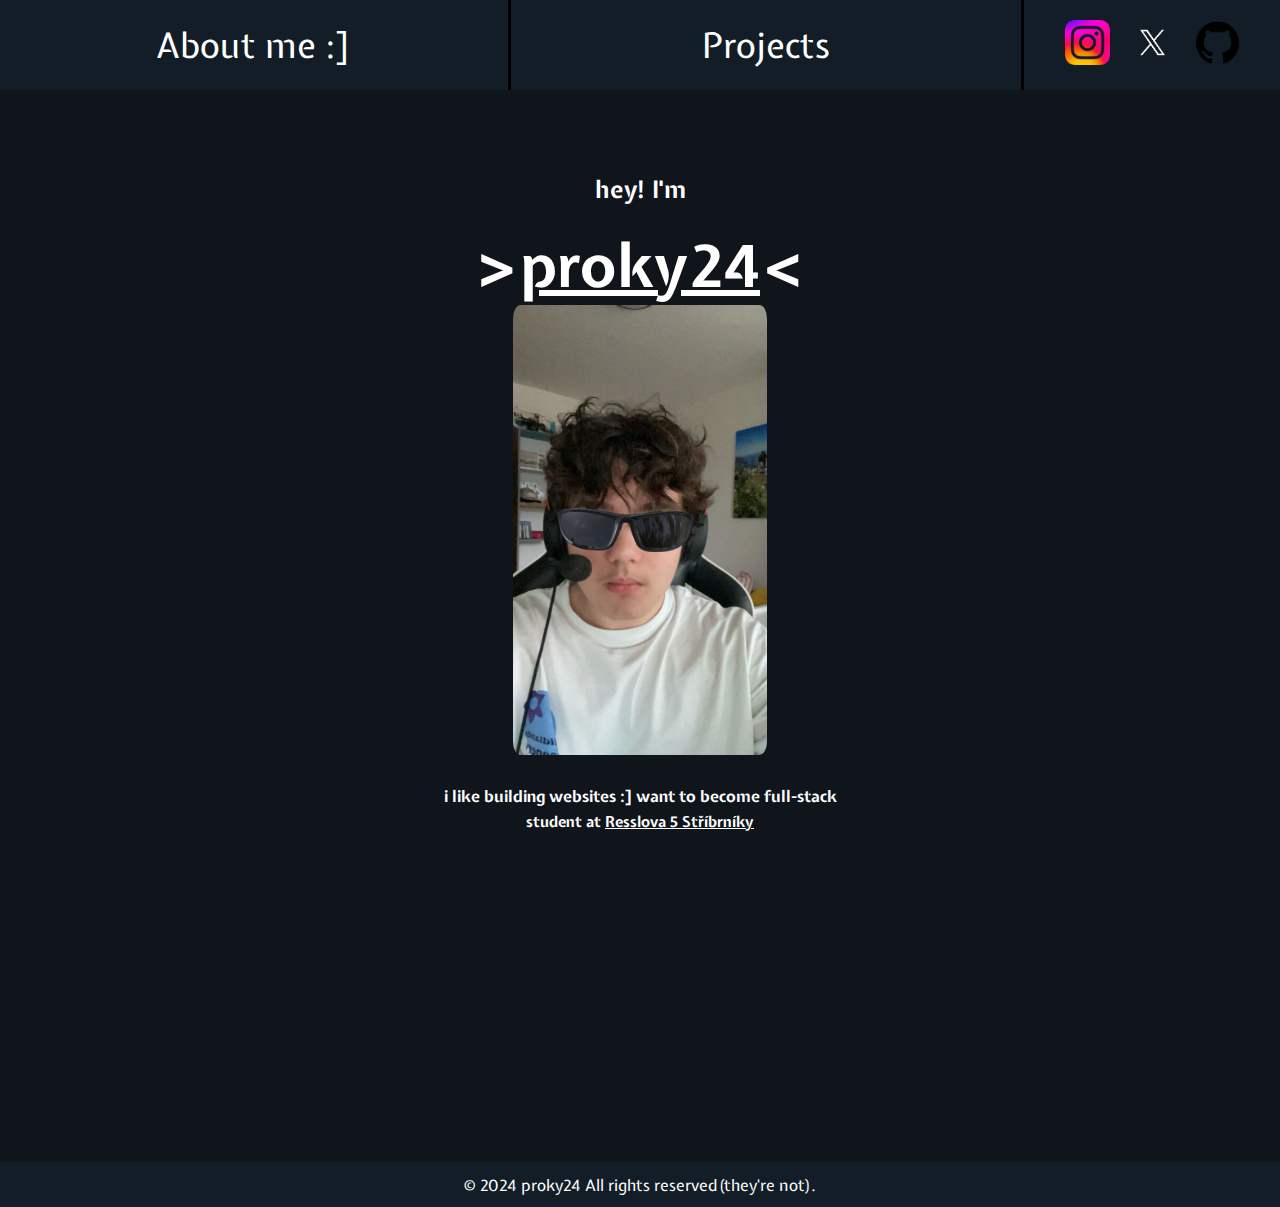
==== index.html @ b0a048bf "new upload" ====
<!DOCTYPE html>
<html lang="en">
<head>
    <meta charset="UTF-8">
    <meta name="viewport" content="width=device-width, initial-scale=1.0">
    <title>proky24</title>

    <link type="icon/x-icon" rel="icon" href="./resources/imgs/ballincat.png">
    <link rel="stylesheet" href="./resources/css/general.css">
    <link rel="stylesheet" href="./resources/css/header.css">
    <link rel="stylesheet" href="./resources/css/main.css">
    <link rel="stylesheet" href="./resources/css/responzsve.css">
    <link rel="stylesheet" href="./resources/css/footer.css">
    <link rel="preconnect" href="https://fonts.googleapis.com">
    <link rel="preconnect" href="https://fonts.gstatic.com" crossorigin>
    <link href="https://fonts.googleapis.com/css2?family=Expletus+Sans:ital,wght@0,400..700;1,400..700&display=swap" rel="stylesheet">
</head>
<body>
    <!--MENU-->
    <header>
        <nav>
            <div class="container-header">
                <div class="col1-header">
                    <button class="troll text-in-buttons" onclick="alert('Hello World!'); alert('nah just kidding'); scrollDown();">
                        About me :]
                    </button>

                    <a class="projects" href="./projects.html" style="border-right: 3px solid black;">
                        <button class="projects text-in-buttons">
                            Projects
                        </button>
                    </a>
                </div>

                <div class="col2-header">
                    <a class="link-animation" href="https://www.instagram.com/prokyy.t/"><img class="logo" src="./resources/imgs/instagram.png" alt=""></a>
                    <a class="link-animation" href="https://twitter.com/prokyy_t"><img class="logo" src="./resources/imgs/twitter.png" alt=""></a>
                    <a class="link-animation" href="https://github.com/proky24"><img class="logo" src="./resources/imgs/github.png" alt=""></a>
                </div>
            </div>
        </nav>
    </header>

    <!--MAIN-->
    <main>
        <div class="container-main">
            <div class="col1-main">
                <h2 class="hey">hey! I'm</h2>
            </div>

            <div class="col2-main">
                <h1 class="name">&gt;<span class="cool">proky24</span>&lt;</h1>
                <img class="pic" src="./resources/imgs/proky24.jpg" alt="pic of me :]">
            </div>

            <div class="col3-main">
                <h4 class="about">i like building websites :] want to become full-stack</h4>
                <h6 class="studying">student at <a rel="noopener noreferrer" target="_blank" href="https://spsul.cz" style="text-decoration: underline;">Resslova 5 Stříbrníky</a></h6>
            </div>
        </div>
            
            <div class="about-me" style="margin-bottom: 60px;">
                <div class="heading">
                    <h3>About me :]</h3> 
                </div>
                <p class="text">My name is Tomáš Prokeš but i go by proky. I'm 15 years old /come from Czech republic 
                    and i would love to make living out of websites. 
                    I like going out with friends, martial arts, manga/anime, music <a style="text-decoration: underline; text-decoration-color: cyan;" href="https://open.spotify.com/playlist/4VRbi8jOyORBr7M7jtPDzU?si=a9be72ebfb2e4582">my playlist</a>.
                    I'm a huge hater... but in good way 
                </p>
            </div>
    </main>
    

    <!--FOOTER-->

    <footer>
        <p>© 2024 proky24 All rights reserved(they're not).</p>
    </footer>

    <script src="./resources/js/index.js"></script>
</body>
</html>
---- resources/css/general.css ----
*{
    font-family: "Expletus Sans", sans-serif;
    color: white;
}

:root{
    --background: #0f151b;
    --button: #131d27;
}

body{
    background-color: var(--background);
    margin: 0;
    padding: 0;
}

a{
    text-decoration: none;
}

button{
    background-color: var(--button);
    border-style: none;
    text-align: center;
    cursor: pointer;
}
---- resources/css/header.css ----
.logo{
    width: 45px;
    margin: 0;
    padding: 0;
}

.container-header{
    display: flex;
    height: 10vh;
}

.left{
   align-items: right;
}

.col1-header{
    width: 80%;
    display: flex;
    justify-content: center;
    align-items: center;
}

.col2-header{
    width: 20%;
    display: flex;
    justify-content: center;
    align-items: center;
    gap: 20px;
    background-color: #131d27;
}

.troll{
    width: 50%;
    height: 100%;
    border-right: 3px solid black;
}

.projects{
    width: 50%;
    height: 100%;
    background-color: #131d27;
    text-align: center;
    align-items: center;
}

.text-in-buttons{
    font-family: 'Expletus Sans';
    font-size: 35px;
}

.link-animation{
    transition: scale 3s, rotate 1.5s;
}

.link-animation:hover{
    scale: 1.2;
    rotate: 360deg;
}
---- resources/css/main.css ----
main{
    display: flex;
    flex-direction: column;
    min-height: 100vh;
}

.container-main{
    margin-top: 7vh;
    flex: 1;
}

.addOpacity{
    animation: fadeIn 5s forwards;
}

.col1-main,
.col2-main,
.col3-main{
    text-align: center;
}

.col1-main{
    margin-bottom: 0;
}

.col2-main{
    margin-top: 15px;
    margin-bottom: 25px;
    display: block;
}

.col3-main{
    margin-top: 0;
    margin-bottom: 20px;
}


.hey{
}

/*
.addOpacity{
    animation: fadeIn 2s forwards;
}
*/


.name{
    font-size: 60px;
    margin-top: 0;
    margin-bottom: 0;
}
/*
.addOpacityName{
    animation: fadeIn 4s forwards;
}
*/
.cool{
    text-decoration: underline;
    animation: changeColor 10s infinite;
    margin-right: 5px;
    margin-left: 5px;
}


.about{
    margin-bottom: 5px;
}
/*
.addOpacityAbout{
    animation: fadeIn 10s forwards;
}
*/

.studying{
    font-size: 15px;
    margin-top: 0px;
}
/*
.addOpacityStudying{
    animation: fadeIn 8s forwards;
}
*/
.pic{
    height: 50vh;
    border-radius: 3%;
}

.addShadowColor{
    animation: changeShadowColor 10s infinite;
}

/*
.addOpacityPic{
    animation: fadeIn 6s forwards, changeShadowColor 10s infinite;
}
*/

.about-me{
    display: flex;
    flex-direction: column;
    align-items: center;
    justify-content: center;
    opacity: 0;
}

.addSlideIn{
    animation: slideIn 1.2s forwards;
}

.heading{
    /*background-color: #131d27;*/
    padding: 6px;
    width: 15vw;
    display: flex;
    flex-direction: column;
    align-items: center;
    justify-content: center;
    border-radius: 5px;
}

.text{
    max-width: 800px;
    line-height: 35px;
    /*background-color: #131d27;*/
    border-radius: 5px;
    padding: 12px;
}

@keyframes fadeIn{
    0%{opacity: 0;}
    100%{opacity: 1;}
}

@keyframes changeShadowColor{
    0% { box-shadow: 0 0 15px rgb(255, 0, 0); } 
    16.666% { box-shadow: 0 0 15px rgb(255, 255, 0); } 
    33.333% { box-shadow: 0 0 15px rgb(0, 255, 0); } 
    50% { box-shadow: 0 0 15px rgb(0, 255, 255); } 
    66.666% { box-shadow: 0 0 15px rgb(0, 0, 255); } 
    83.333% { box-shadow: 0 0 15px rgb(255, 0, 255); } 
    100% { box-shadow: 0 0 15px rgb(255, 0, 0); } 
}

@keyframes changeColor{
    0% { color: rgb(255, 0, 0); } 
    16.666% { color: rgb(255, 255, 0); } 
    33.333% { color: rgb(0, 255, 0); } 
    50% { color: rgb(0, 255, 255); } 
    66.666% { color: rgb(0, 0, 255); } 
    83.333% { color: rgb(255, 0, 255); } 
    100% { color: rgb(255, 0, 0); } 
}

@keyframes slideIn{
    0%{transform: translateX(-400px);}
    100%{transform: translateX(0px);}
}
---- resources/css/responzsve.css ----
@media (min-width: 150px) and (max-width: 549px) {
    .text-in-buttons{
        font-size: 15px;
    }

    .container-header{
        height: 10svh;
    }

    .col1-header{
        width:75%;
    }

    .col2-header{
        width: 25%;
        gap: 5px;
    }

    .col3-main{
        padding: 12px;
    }

    .logo{
        width: 20px;
    }


    .heading{
        width: 30vw;
        padding: 12px;
    }

    .text{
        max-width: 300px;
    }

}

@media (min-width: 550px) and (max-width: 999px) {
    .text-in-buttons{
        font-size: 25px;
    }

    .col1-header{
        width: 75%;
    }

    .col2-header{
        width: 25%;
        gap: 10px;
    }

    .logo{
        width: 40px;
    }

    .heading{
        width: 30vw;
        padding: 12px;
    }

    .text{
        max-width: 600px;
        margin-right: 12px;
        margin-left: 12px;
    }

    .projects{
        padding-right: 4px;
    }
}
---- resources/css/footer.css ----
footer{
    height: 5vh;
    display: flex;
    flex-direction: column;
    align-items: center;
    justify-content: center;
    background-color: #131d27;
}

footer p{
    margin: 0;
}
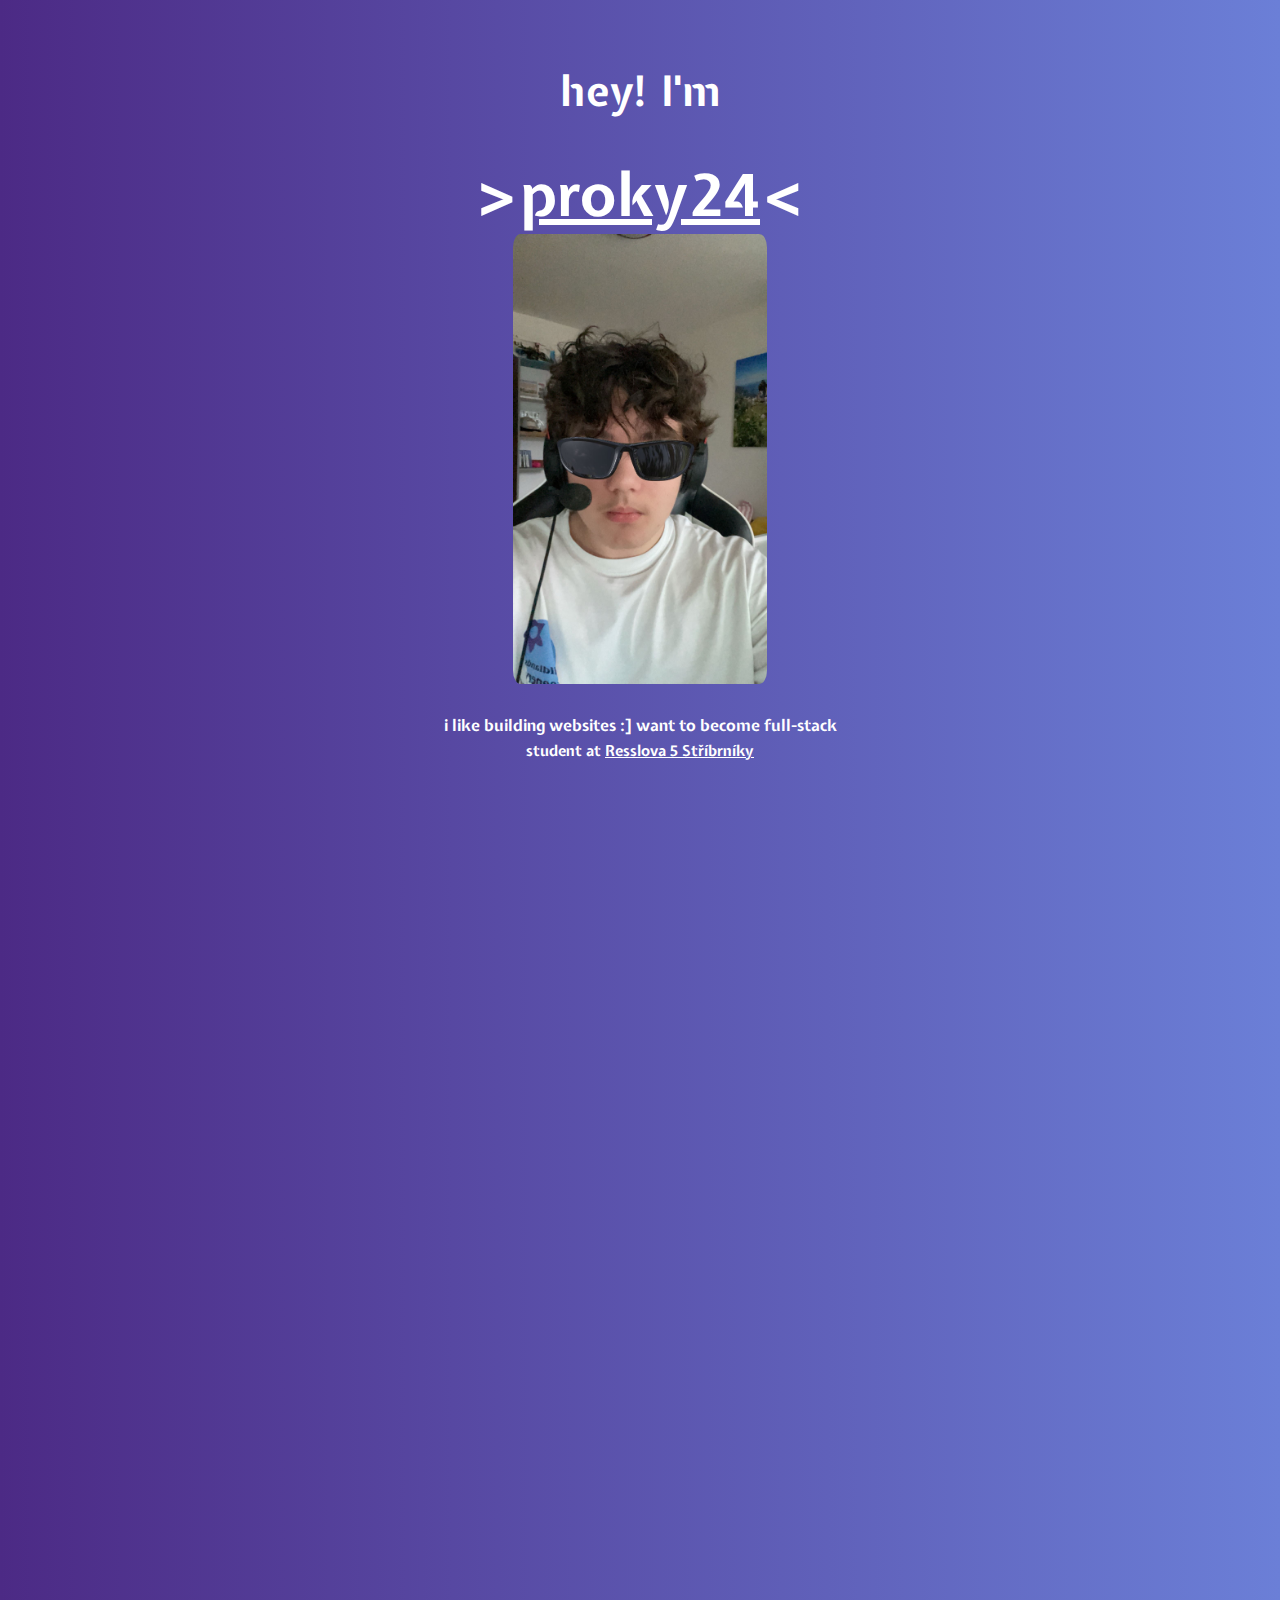
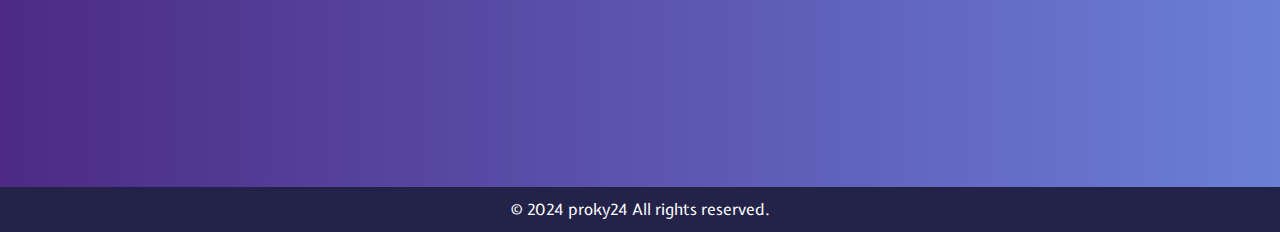
==== commit a4fcd736: "HUGE REMAKE" ====
--- a/index.html
+++ b/index.html
@@ -19,63 +19,87 @@
     <!--MENU-->
     <header>
         <nav>
-            <div class="container-header">
+            <!--
+                -->
+                
+            <div class="container-main">
+                <div class="col1-main">
+                    <h2 class="hey">hey! I'm</h2>
+                </div>
+    
+                <div class="col2-main">
+                    <h1 class="name">&gt;<span class="cool">proky24</span>&lt;</h1>
+                    <img class="pic" src="./resources/imgs/proky24.jpg" alt="pic of me :]">
+                </div>
+    
+                <div class="col3-main">
+                    <h4 class="about">i like building websites :] want to become full-stack</h4>
+                    <h6 class="studying">student at <a rel="noopener noreferrer" target="_blank" href="https://spsul.cz" style="text-decoration: underline;">Resslova 5 Stříbrníky</a></h6>
+                </div>
+                
+            </div>
+            
+                
+        </nav>
+    </header>
+
+    <!--MAIN-->
+    <main>
+        <div class="containerNav">
+            
+            <button id="aboutMeBtn" onclick="alert('Hello World!'); alert('nah just kidding'); scrollDown();"> About me </button>
+
+            <div id="rectangles">
+                <button id="projectsBtn"> silly projects </button>
+    
+                <div id="socials">
+                    <a target="_blank" href="https://www.instagram.com/prokyy.t/"><img class="logo link-animation" src="./resources/imgs/instagram.png" alt=""></a>
+                    <a target="_blank" href="https://github.com/proky24"><img class="logo link-animation" src="./resources/imgs/github.png" alt=""></a>
+                </div>
+            </div>
+            
+            <!--
                 <div class="col1-header">
                     <button class="troll text-in-buttons" onclick="alert('Hello World!'); alert('nah just kidding'); scrollDown();">
                         About me :]
                     </button>
-
-                    <a class="projects" href="./projects.html" style="border-right: 3px solid black;">
-                        <button class="projects text-in-buttons">
+    
+                    
+                        <a class="projects morefunguj" href="./projects.html" style="border-right: 3px solid black;">
+                        </a>
+                    
+                        <button class="projects text-in-buttons" style="border-right: 3px solid black;" onclick="location.href='./projects.html'">
                             Projects
                         </button>
-                    </a>
                 </div>
-
+    
                 <div class="col2-header">
                     <a class="link-animation" href="https://www.instagram.com/prokyy.t/"><img class="logo" src="./resources/imgs/instagram.png" alt=""></a>
                     <a class="link-animation" href="https://twitter.com/prokyy_t"><img class="logo" src="./resources/imgs/twitter.png" alt=""></a>
                     <a class="link-animation" href="https://github.com/proky24"><img class="logo" src="./resources/imgs/github.png" alt=""></a>
                 </div>
+            -->
+        </div>
+        
+        <div class="about-me" style="margin-bottom: 60px;">
+            <div class="heading">
+                <h3>About me :]</h3> 
             </div>
-        </nav>
-    </header>
-
-    <!--MAIN-->
-    <main>
-        <div class="container-main">
-            <div class="col1-main">
-                <h2 class="hey">hey! I'm</h2>
-            </div>
-
-            <div class="col2-main">
-                <h1 class="name">&gt;<span class="cool">proky24</span>&lt;</h1>
-                <img class="pic" src="./resources/imgs/proky24.jpg" alt="pic of me :]">
-            </div>
-
-            <div class="col3-main">
-                <h4 class="about">i like building websites :] want to become full-stack</h4>
-                <h6 class="studying">student at <a rel="noopener noreferrer" target="_blank" href="https://spsul.cz" style="text-decoration: underline;">Resslova 5 Stříbrníky</a></h6>
-            </div>
+            <p class="text">My name is Tomáš Prokeš but i go by proky. I'm 16 years old /come from Czech republic 
+                and i would love to make living out of websites. 
+                I like going out with friends, martial arts, manga/anime, music <a style="text-decoration: underline; text-decoration-color: cyan;" href="https://open.spotify.com/playlist/4VRbi8jOyORBr7M7jtPDzU?si=a9be72ebfb2e4582">my playlist</a>.
+                I'm a huge hater... but in good way 
+            </p>
         </div>
-            
-            <div class="about-me" style="margin-bottom: 60px;">
-                <div class="heading">
-                    <h3>About me :]</h3> 
-                </div>
-                <p class="text">My name is Tomáš Prokeš but i go by proky. I'm 15 years old /come from Czech republic 
-                    and i would love to make living out of websites. 
-                    I like going out with friends, martial arts, manga/anime, music <a style="text-decoration: underline; text-decoration-color: cyan;" href="https://open.spotify.com/playlist/4VRbi8jOyORBr7M7jtPDzU?si=a9be72ebfb2e4582">my playlist</a>.
-                    I'm a huge hater... but in good way 
-                </p>
-            </div>
+        
     </main>
+    
     
 
     <!--FOOTER-->
-
+    
     <footer>
-        <p>© 2024 proky24 All rights reserved(they're not).</p>
+        <p>© 2024 proky24 All rights reserved.</p>
     </footer>
 
     <script src="./resources/js/index.js"></script>
--- a/resources/css/general.css
+++ b/resources/css/general.css
@@ -4,12 +4,13 @@
 }
 
 :root{
-    --background: #0f151b;
-    --button: #131d27;
+    --background: #15152c;/*0f151b*//*15152c*/
+    --button: #232349;/*131d27*/
 }
 
 body{
-    background-color: var(--background);
+    /*background-color: var(--background);*/
+    background-image: linear-gradient(to right, #4c2a85, #6b7fd7);/*4c2a85*//*6b7fd7*//*d7d6d6*/
     margin: 0;
     padding: 0;
 }
--- a/resources/css/header.css
+++ b/resources/css/header.css
@@ -1,59 +1,156 @@
 
-.logo{
-    width: 45px;
-    margin: 0;
-    padding: 0;
+.container-main{
+    margin-top: 7vh;
+    margin-bottom: 14vh;
+    flex: 1;
 }
 
-.container-header{
-    display: flex;
-    height: 10vh;
+.addOpacity{
+    animation: fadeIn 2s forwards;
 }
 
-.left{
-   align-items: right;
+.col1-main,
+.col2-main,
+.col3-main{
+    text-align: center;
 }
 
-.col1-header{
-    width: 80%;
-    display: flex;
-    justify-content: center;
-    align-items: center;
+.col1-main{
+    margin-bottom: 0;
 }
 
-.col2-header{
-    width: 20%;
-    display: flex;
-    justify-content: center;
-    align-items: center;
-    gap: 20px;
-    background-color: #131d27;
+.col2-main{
+    margin-top: 15px;
+    margin-bottom: 25px;
+    display: block;
 }
 
-.troll{
-    width: 50%;
-    height: 100%;
-    border-right: 3px solid black;
+.col3-main{
+    margin-top: 0;
+    margin-bottom: 20px;
 }
 
-.projects{
-    width: 50%;
-    height: 100%;
-    background-color: #131d27;
-    text-align: center;
-    align-items: center;
+
+.hey{
+    font-size: 42px;
 }
 
-.text-in-buttons{
-    font-family: 'Expletus Sans';
-    font-size: 35px;
+/*
+.addOpacity{
+    animation: fadeIn 2s forwards;
+}
+*/
+
+
+.name{
+    font-size: 60px;
+    margin-top: 0;
+    margin-bottom: 0;
+}
+/*
+.addOpacityName{
+    animation: fadeIn 4s forwards;
+}
+*/
+.cool{
+    text-decoration: underline;
+    animation: changeColor 10s infinite;
+    margin-right: 5px;
+    margin-left: 5px;
 }
 
-.link-animation{
-    transition: scale 3s, rotate 1.5s;
+
+.about{
+    margin-bottom: 5px;
+}
+/*
+.addOpacityAbout{
+    animation: fadeIn 10s forwards;
+}
+*/
+
+.studying{
+    font-size: 15px;
+    margin-top: 0px;
+}
+/*
+.addOpacityStudying{
+    animation: fadeIn 8s forwards;
+}
+*/
+.pic{
+    height: 50vh;
+    border-radius: 3%;
 }
 
-.link-animation:hover{
-    scale: 1.2;
-    rotate: 360deg;
+.addShadowColor{
+    animation: changeShadowColor 10s infinite;
+}
+
+/*
+.addOpacityPic{
+    animation: fadeIn 6s forwards, changeShadowColor 10s infinite;
+}
+*/
+
+
+.addSlideIn{
+    animation: slideIn 1.2s forwards;
+}
+
+.addSlideOut{
+    animation: slideOut 1.2s forwards;
+}
+
+.addSlideDown{
+    animation: slideDown 1.2s forwards;
+}
+
+.addSlideTop{
+    animation: slideTop 1.2s forwards;
+}
+
+@keyframes fadeIn{
+    0%{opacity: 0;}
+    100%{opacity: 1;}
+}
+
+@keyframes changeShadowColor{
+    0% { box-shadow: 0 0 15px rgb(255, 0, 0); } 
+    16.666% { box-shadow: 0 0 15px rgb(255, 255, 0); } 
+    33.333% { box-shadow: 0 0 15px rgb(0, 255, 0); } 
+    50% { box-shadow: 0 0 15px rgb(0, 255, 255); } 
+    66.666% { box-shadow: 0 0 15px rgb(0, 0, 255); } 
+    83.333% { box-shadow: 0 0 15px rgb(255, 0, 255); } 
+    100% { box-shadow: 0 0 15px rgb(255, 0, 0); } 
+}
+
+@keyframes changeColor{
+    0% { color: rgb(255, 0, 0); } 
+    16.666% { color: rgb(255, 255, 0); } 
+    33.333% { color: rgb(0, 255, 0); } 
+    50% { color: rgb(0, 255, 255); } 
+    66.666% { color: rgb(0, 0, 255); } 
+    83.333% { color: rgb(255, 0, 255); } 
+    100% { color: rgb(255, 0, 0); } 
+}
+
+@keyframes slideIn{
+    0%{transform: translateX(-400px);}
+    100%{transform: translateX(0px);}
+}
+
+@keyframes slideOut{
+    0%{transform: translateX(200px);}
+    100%{transform: translateX(0px);}
+}
+
+@keyframes slideDown{
+    0%{transform: translateY(-50px);}
+    100%{transform: translateY(0px);}
+}
+
+@keyframes slideTop{
+    0%{transform: translateY(200px);}
+    100%{transform: translateY(0px);}
 }--- a/resources/css/main.css
+++ b/resources/css/main.css
@@ -4,97 +4,80 @@
     min-height: 100vh;
 }
 
-.container-main{
-    margin-top: 7vh;
-    flex: 1;
+button{
+    cursor: pointer;
 }
 
-.addOpacity{
-    animation: fadeIn 5s forwards;
+.containerNav{
+    display: flex;
+    height: 35vh;
+    padding: 24px;
 }
 
-.col1-main,
-.col2-main,
-.col3-main{
-    text-align: center;
+#aboutMeBtn,
+#projectsBtn{
+    font-size: 35px;
+    border-style: none;
 }
 
-.col1-main{
-    margin-bottom: 0;
+#aboutMeBtn{
+    width: 37.5%;
+    margin-right: 2.5%;
+    height: 100%;
+    color: white;
+    background-color: #7484cd;/*d5b9b2*/
+    border-radius: 12px;
+    transition: transform 0.3s ease-in-out;
 }
 
-.col2-main{
-    margin-top: 15px;
-    margin-bottom: 25px;
-    display: block;
+#aboutMeBtn:hover{
+    transform: scale(1.03);
 }
 
-.col3-main{
-    margin-top: 0;
-    margin-bottom: 20px;
+#rectangles{
+    display: flex;
+    flex-direction: column;
+    width: 60%;
 }
 
-
-.hey{
+#projectsBtn{
+    background-color: #97a3d8;/*56351e*//*a1abd7*/
+    width: 100%;
+    height: 47.5%;
+    margin-bottom: 2.5%;
+    border-radius: 12px;
+    transition: transform 0.3s ease-in-out;
 }
 
-/*
-.addOpacity{
-    animation: fadeIn 2s forwards;
-}
-*/
-
-
-.name{
-    font-size: 60px;
-    margin-top: 0;
-    margin-bottom: 0;
-}
-/*
-.addOpacityName{
-    animation: fadeIn 4s forwards;
-}
-*/
-.cool{
-    text-decoration: underline;
-    animation: changeColor 10s infinite;
-    margin-right: 5px;
-    margin-left: 5px;
+#projectsBtn:hover{
+    transform: skew(-10deg);
 }
 
-
-.about{
-    margin-bottom: 5px;
-}
-/*
-.addOpacityAbout{
-    animation: fadeIn 10s forwards;
-}
-*/
-
-.studying{
-    font-size: 15px;
-    margin-top: 0px;
-}
-/*
-.addOpacityStudying{
-    animation: fadeIn 8s forwards;
-}
-*/
-.pic{
-    height: 50vh;
-    border-radius: 3%;
+#socials{
+    background-color: #9daae7;/*a26769*/
+    border-radius: 12px;
+    display: flex;
+    justify-content: center;
+    align-items: center;
+    gap: 100px;
+    min-height: 48.5%;
+    max-width: 100%;
 }
 
-.addShadowColor{
-    animation: changeShadowColor 10s infinite;
+.logo{
+    width: 80px;
+    margin: 0;
+    padding: 0;
 }
 
-/*
-.addOpacityPic{
-    animation: fadeIn 6s forwards, changeShadowColor 10s infinite;
+.link-animation{
+    transition: scale 3s, rotate 1.5s;
 }
-*/
+
+.link-animation:hover{
+    scale: 1.2;
+    rotate: 360deg;
+}
 
 .about-me{
     display: flex;
@@ -104,55 +87,60 @@
     opacity: 0;
 }
 
-.addSlideIn{
-    animation: slideIn 1.2s forwards;
-}
-
 .heading{
     /*background-color: #131d27;*/
-    padding: 6px;
-    width: 15vw;
+    font-size: 30px;
     display: flex;
     flex-direction: column;
     align-items: center;
     justify-content: center;
-    border-radius: 5px;
 }
 
 .text{
     max-width: 800px;
     line-height: 35px;
     /*background-color: #131d27;*/
+    font-size: 22px;
     border-radius: 5px;
     padding: 12px;
 }
 
-@keyframes fadeIn{
-    0%{opacity: 0;}
-    100%{opacity: 1;}
+/*
+.left{
+   align-items: right;
 }
 
-@keyframes changeShadowColor{
-    0% { box-shadow: 0 0 15px rgb(255, 0, 0); } 
-    16.666% { box-shadow: 0 0 15px rgb(255, 255, 0); } 
-    33.333% { box-shadow: 0 0 15px rgb(0, 255, 0); } 
-    50% { box-shadow: 0 0 15px rgb(0, 255, 255); } 
-    66.666% { box-shadow: 0 0 15px rgb(0, 0, 255); } 
-    83.333% { box-shadow: 0 0 15px rgb(255, 0, 255); } 
-    100% { box-shadow: 0 0 15px rgb(255, 0, 0); } 
+.col1-header{
+    width: 80%;
+    display: flex;
+    justify-content: center;
+    align-items: center;
 }
 
-@keyframes changeColor{
-    0% { color: rgb(255, 0, 0); } 
-    16.666% { color: rgb(255, 255, 0); } 
-    33.333% { color: rgb(0, 255, 0); } 
-    50% { color: rgb(0, 255, 255); } 
-    66.666% { color: rgb(0, 0, 255); } 
-    83.333% { color: rgb(255, 0, 255); } 
-    100% { color: rgb(255, 0, 0); } 
+.col2-header{
+    width: 20%;
+    display: flex;
+    justify-content: center;
+    align-items: center;
+    gap: 20px;
+    background-color: #131d27;
 }
 
-@keyframes slideIn{
-    0%{transform: translateX(-400px);}
-    100%{transform: translateX(0px);}
-}+.troll{
+    width: 50%;
+    height: 100%;
+    border-right: 3px solid black;
+}
+
+.projects{
+    width: 50%;
+    height: 100%;
+    background-color: #131d27;
+    text-align: center;
+    align-items: center;
+}
+
+.text-in-buttons{
+    font-family: 'Expletus Sans';
+    font-size: 35px;
+}*/
--- a/resources/css/responzsve.css
+++ b/resources/css/responzsve.css
@@ -1,19 +1,15 @@
 @media (min-width: 150px) and (max-width: 549px) {
-    .text-in-buttons{
-        font-size: 15px;
-    }
-
-    .container-header{
+    .containerNav{
         height: 10svh;
     }
 
-    .col1-header{
-        width:75%;
+    #aboutMeBtn,
+    #projectsBtn{
+        font-size: 20px;
     }
 
-    .col2-header{
-        width: 25%;
-        gap: 5px;
+    #socials{
+        gap: 25px;
     }
 
     .col3-main{
@@ -21,38 +17,22 @@
     }
 
     .logo{
-        width: 20px;
+        width: 25px;
     }
 
 
     .heading{
-        width: 30vw;
-        padding: 12px;
+        font-size: 25px;
     }
 
     .text{
         max-width: 300px;
     }
+    
 
 }
 
 @media (min-width: 550px) and (max-width: 999px) {
-    .text-in-buttons{
-        font-size: 25px;
-    }
-
-    .col1-header{
-        width: 75%;
-    }
-
-    .col2-header{
-        width: 25%;
-        gap: 10px;
-    }
-
-    .logo{
-        width: 40px;
-    }
 
     .heading{
         width: 30vw;
@@ -64,8 +44,4 @@
         margin-right: 12px;
         margin-left: 12px;
     }
-
-    .projects{
-        padding-right: 4px;
-    }
 }
--- a/resources/css/footer.css
+++ b/resources/css/footer.css
@@ -4,7 +4,7 @@
     flex-direction: column;
     align-items: center;
     justify-content: center;
-    background-color: #131d27;
+    background-color: #232349;
 }
 
 footer p{
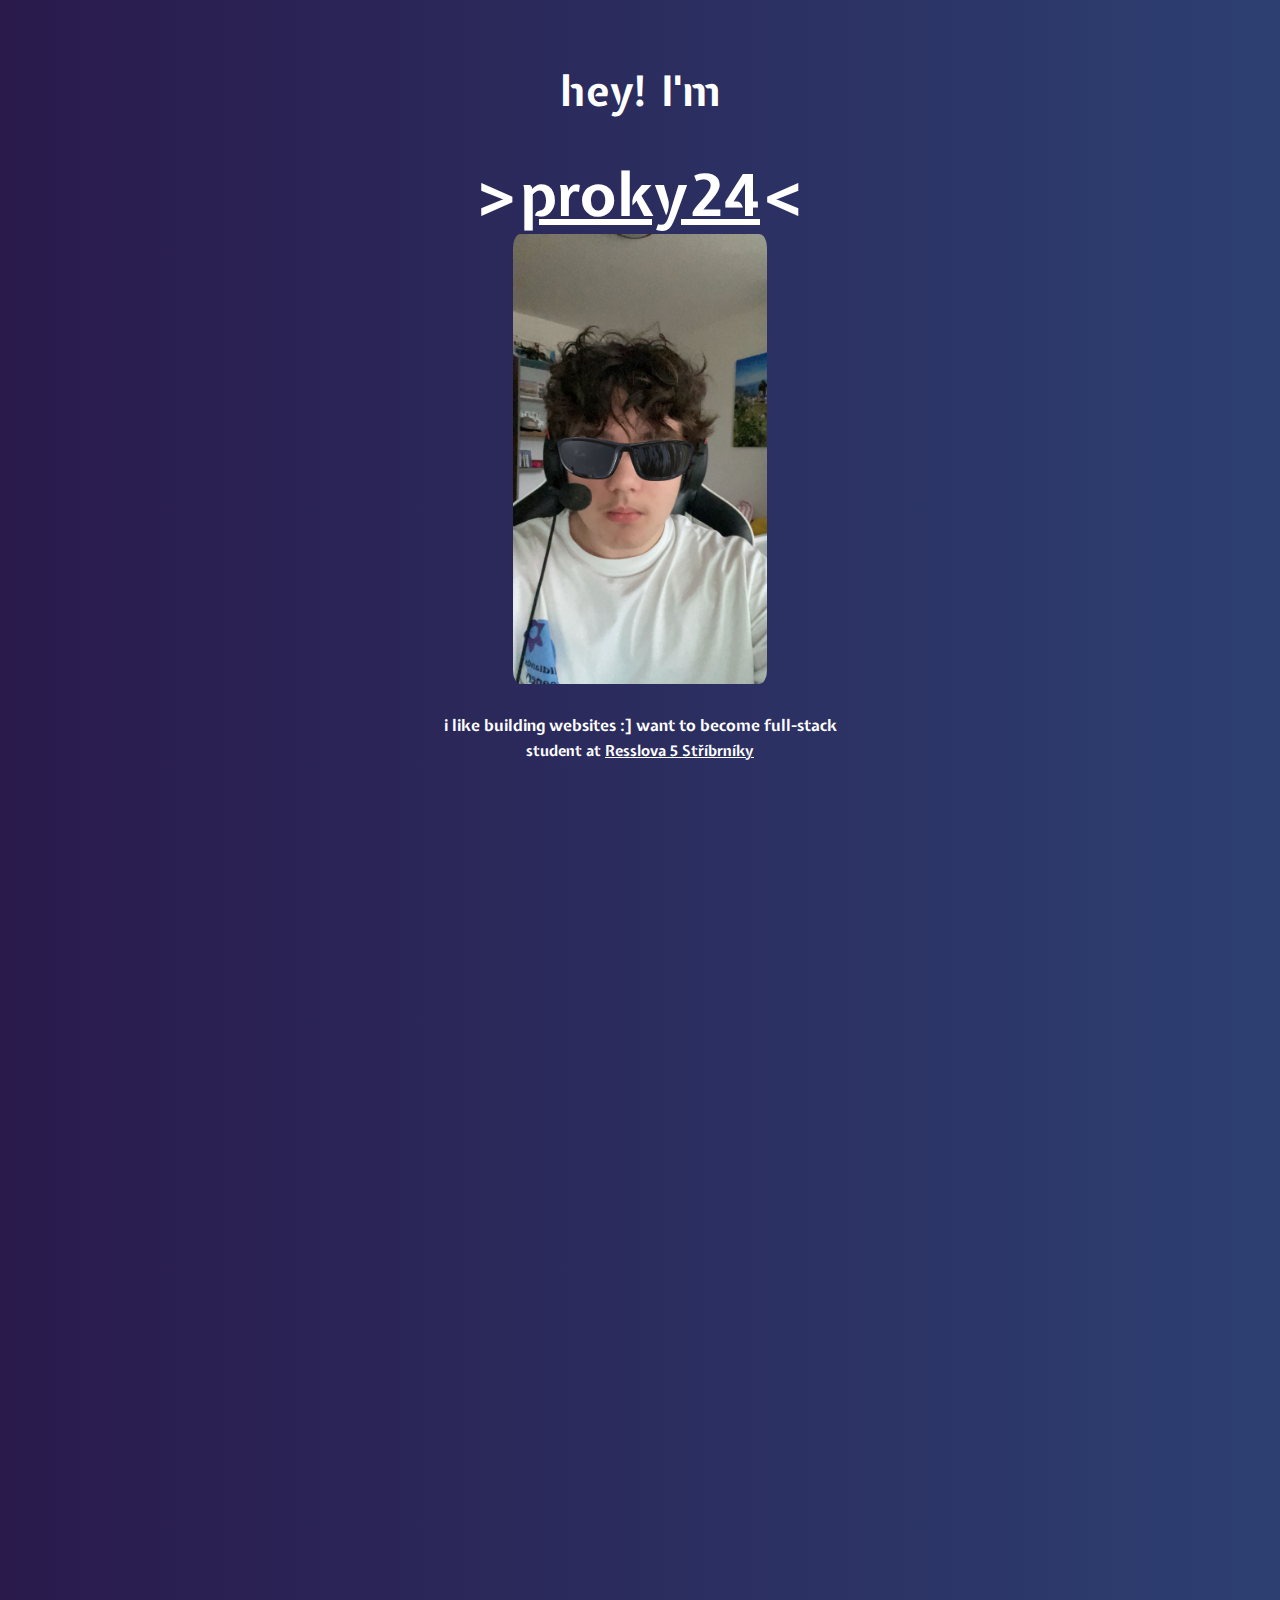
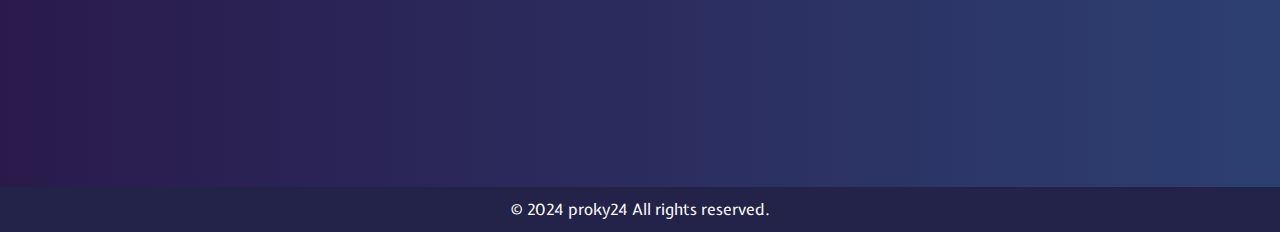
==== commit 2018e9c3: "little clean up" ====
--- a/index.html
+++ b/index.html
@@ -15,7 +15,7 @@
     <link rel="preconnect" href="https://fonts.gstatic.com" crossorigin>
     <link href="https://fonts.googleapis.com/css2?family=Expletus+Sans:ital,wght@0,400..700;1,400..700&display=swap" rel="stylesheet">
 </head>
-<body>
+<body id="body">
     <!--MENU-->
     <header>
         <nav>
@@ -47,10 +47,10 @@
     <main>
         <div class="containerNav">
             
-            <button id="aboutMeBtn" onclick="alert('Hello World!'); alert('nah just kidding'); scrollDown();"> About me </button>
+            <button id="aboutMeBtn" onclick="scrollDown();"> About me </button>
 
             <div id="rectangles">
-                <button id="projectsBtn"> silly projects </button>
+                <button id="projectsBtn" onclick="redirectToProjects();"> silly projects </button>
     
                 <div id="socials">
                     <a target="_blank" href="https://www.instagram.com/prokyy.t/"><img class="logo link-animation" src="./resources/imgs/instagram.png" alt=""></a>
--- a/resources/css/general.css
+++ b/resources/css/general.css
@@ -8,9 +8,9 @@
     --button: #232349;/*131d27*/
 }
 
-body{
+#body{
     /*background-color: var(--background);*/
-    background-image: linear-gradient(to right, #4c2a85, #6b7fd7);/*4c2a85*//*6b7fd7*//*d7d6d6*/
+    background-image: linear-gradient(to right, #4c2a85, #6b7fd7);/*4c2a85*//*6b7fd7*/
     margin: 0;
     padding: 0;
 }
--- a/resources/css/main.css
+++ b/resources/css/main.css
@@ -25,7 +25,7 @@
     margin-right: 2.5%;
     height: 100%;
     color: white;
-    background-color: #7484cd;/*d5b9b2*/
+    background-color: #7484cd;/*#7484cd*/
     border-radius: 12px;
     transition: transform 0.3s ease-in-out;
 }
@@ -41,7 +41,7 @@
 }
 
 #projectsBtn{
-    background-color: #97a3d8;/*56351e*//*a1abd7*/
+    background-color: #97a3d8;/*#97a3d8*//*a1abd7*/
     width: 100%;
     height: 47.5%;
     margin-bottom: 2.5%;
@@ -54,7 +54,7 @@
 }
 
 #socials{
-    background-color: #9daae7;/*a26769*/
+    background-color: #9daae7;/*#9daae7*/
     border-radius: 12px;
     display: flex;
     justify-content: center;
--- a/resources/css/responzsve.css
+++ b/resources/css/responzsve.css
@@ -1,11 +1,11 @@
 @media (min-width: 150px) and (max-width: 549px) {
     .containerNav{
-        height: 10svh;
+        height: 18svh;
     }
 
     #aboutMeBtn,
     #projectsBtn{
-        font-size: 20px;
+        font-size: 25px;
     }
 
     #socials{
@@ -17,7 +17,7 @@
     }
 
     .logo{
-        width: 25px;
+        width: 35px;
     }
 
 
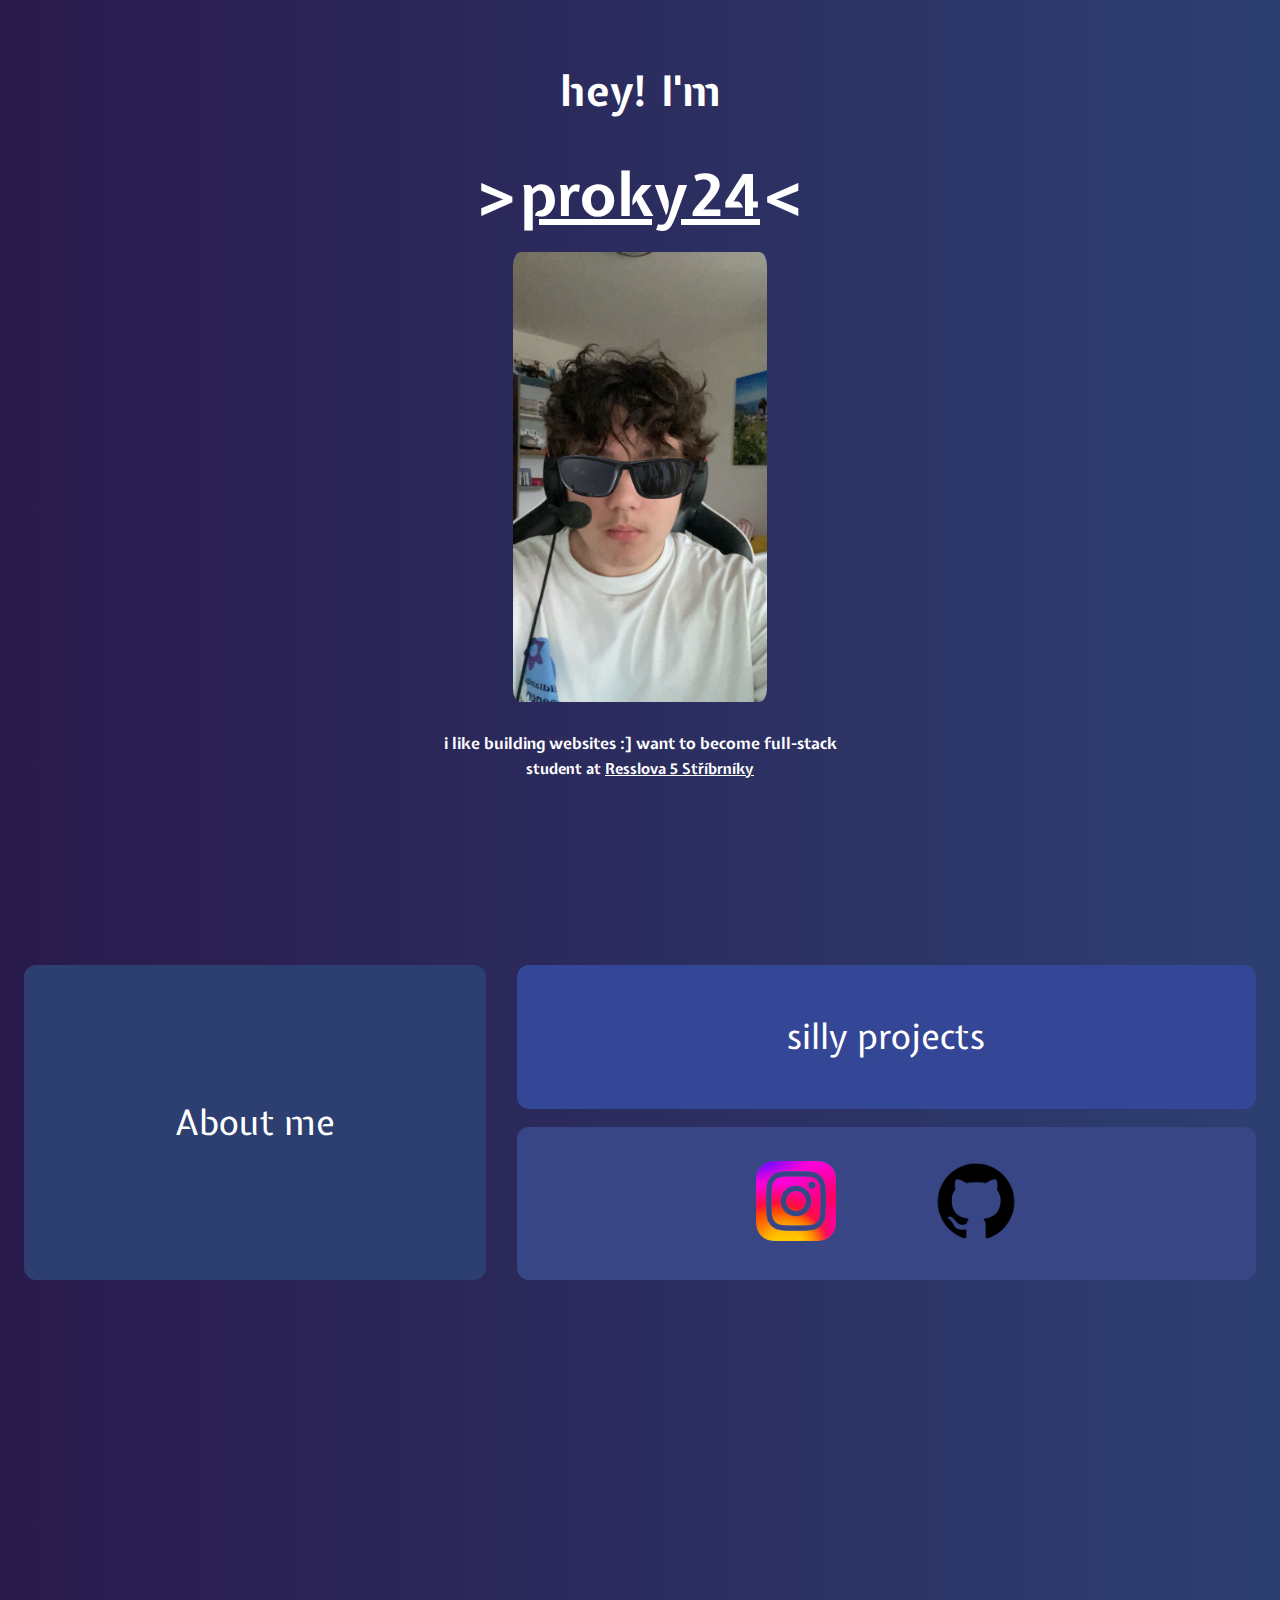
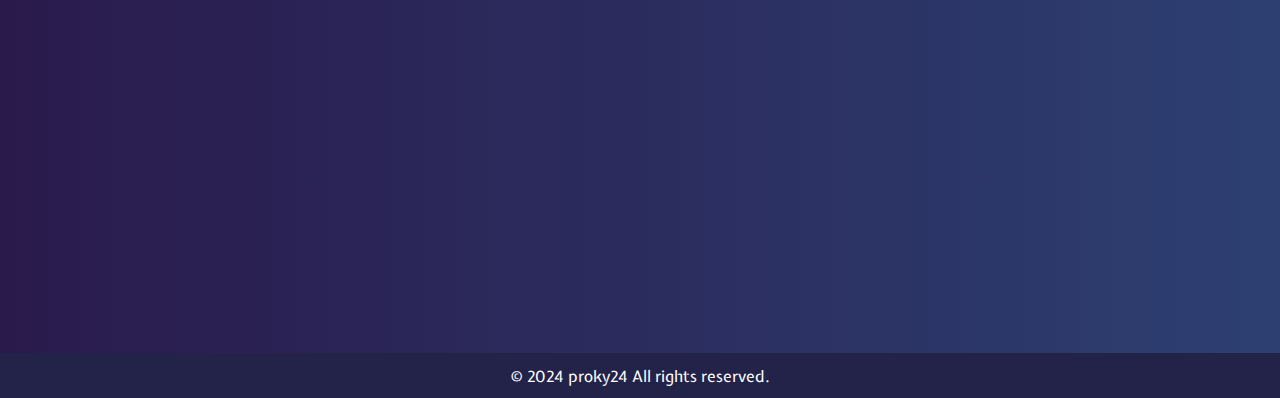
==== commit 10ed4eb0: "update" ====
--- a/index.html
+++ b/index.html
@@ -47,10 +47,10 @@
     <main>
         <div class="containerNav">
             
-            <button id="aboutMeBtn" onclick="scrollDown();"> About me </button>
+            <button id="aboutMeBtn" onclick="alert('Hello World!'); alert('nah just kidding'); scrollDown();"> About me </button>
 
             <div id="rectangles">
-                <button id="projectsBtn" onclick="redirectToProjects();"> silly projects </button>
+                <button id="projectsBtn"> silly projects </button>
     
                 <div id="socials">
                     <a target="_blank" href="https://www.instagram.com/prokyy.t/"><img class="logo link-animation" src="./resources/imgs/instagram.png" alt=""></a>
@@ -81,7 +81,7 @@
             -->
         </div>
         
-        <div class="about-me" style="margin-bottom: 60px;">
+        <div class="about-me">
             <div class="heading">
                 <h3>About me :]</h3> 
             </div>
--- a/resources/css/header.css
+++ b/resources/css/header.css
@@ -1,10 +1,9 @@
 
 .container-main{
     margin-top: 7vh;
-    margin-bottom: 14vh;
+    margin-bottom: 18vh;
     flex: 1;
 }
-
 .addOpacity{
     animation: fadeIn 2s forwards;
 }
@@ -45,7 +44,7 @@
 .name{
     font-size: 60px;
     margin-top: 0;
-    margin-bottom: 0;
+    margin-bottom: 18px;
 }
 /*
 .addOpacityName{
--- a/resources/css/main.css
+++ b/resources/css/main.css
@@ -12,6 +12,7 @@
     display: flex;
     height: 35vh;
     padding: 24px;
+    margin-bottom: 18vh;
 }
 
 #aboutMeBtn,
@@ -85,6 +86,7 @@
     align-items: center;
     justify-content: center;
     opacity: 0;
+    margin-bottom: 18vh;
 }
 
 .heading{
@@ -103,6 +105,22 @@
     font-size: 22px;
     border-radius: 5px;
     padding: 12px;
+}
+
+.addFadeIn{
+    animation: FADEIN 2s forwards;
+}
+
+
+@keyframes FADEIN{
+    0%{
+        transform: scale(0.6);
+        opacity: 0;
+    }
+    100%{
+        transform: scale(1);
+        opacity: 1;
+    }
 }
 
 /*
